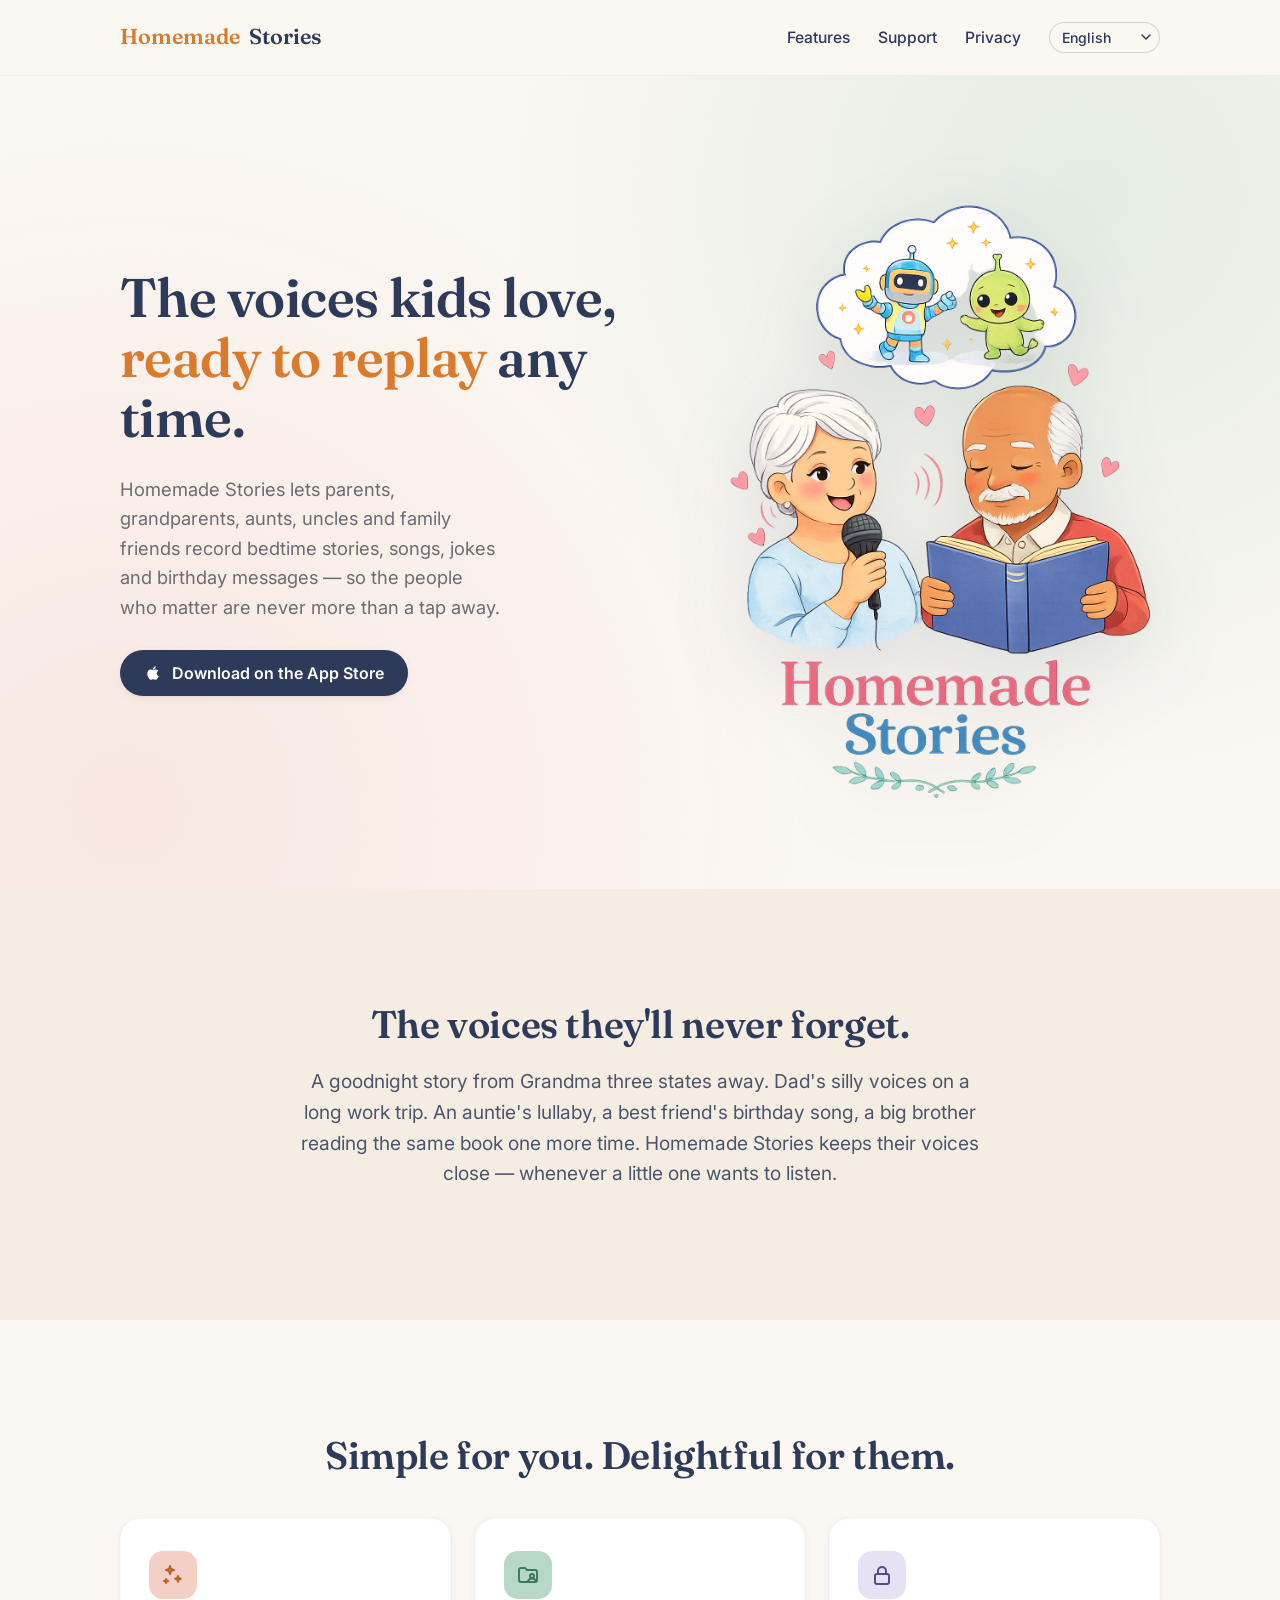
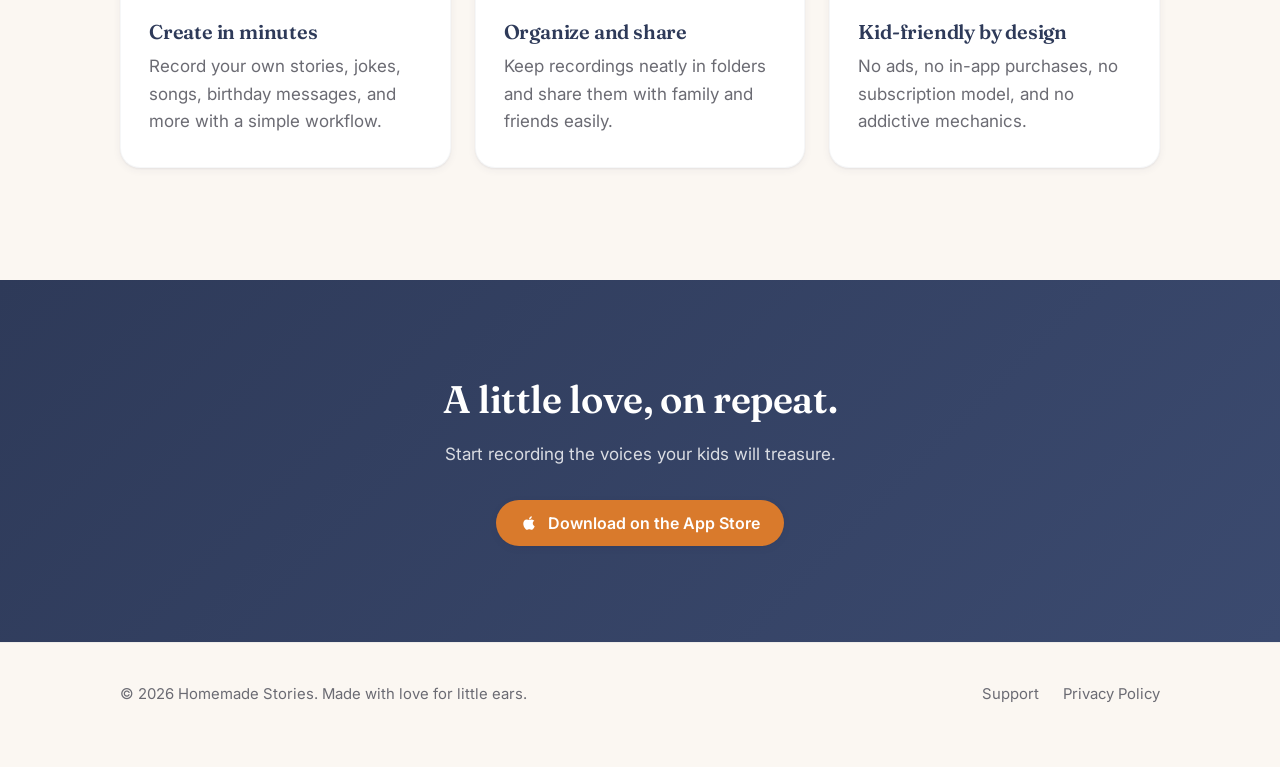
==== index.html @ 041660ac "Initial website commit" ====
<!doctype html>
<html lang="en" dir="ltr" data-page="home">
<head>
  <meta charset="utf-8" />
  <meta name="viewport" content="width=device-width, initial-scale=1" />
  <title>Homemade Stories — Stories & songs recorded by the people kids love</title>
  <meta name="description" content="An iOS app for recording bedtime stories, songs, jokes and birthday messages that kids can replay from family and friends. Kid-friendly. No ads. No subscriptions." />
  <meta name="theme-color" content="#FBF7F2" />
  <meta property="og:title" content="Homemade Stories" />
  <meta property="og:description" content="Bedtime stories, birthday songs, and silly voices — recorded by the people your kids love most." />
  <meta property="og:type" content="website" />
  <meta property="og:image" content="assets/logo.png" />
  <link rel="icon" href="assets/logo.png" type="image/png" />
  <link rel="preconnect" href="https://fonts.googleapis.com" />
  <link rel="preconnect" href="https://fonts.gstatic.com" crossorigin />
  <link rel="stylesheet" href="https://fonts.googleapis.com/css2?family=Fraunces:opsz,wght@9..144,500;9..144,600;9..144,700&family=Inter:wght@400;500;600&display=swap" />
  <link rel="stylesheet" href="styles.css" />
</head>
<body>
  <header class="site-header">
    <div class="container">
      <a href="index.html" class="brand" aria-label="Homemade Stories home">
        <span class="brand-orange">Homemade</span><span>&nbsp;Stories</span>
      </a>
      <nav class="nav" aria-label="Primary">
        <a href="#features" data-i18n="nav.features">Features</a>
        <a href="support.html" data-i18n="nav.support">Support</a>
        <a href="privacy.html" data-i18n="nav.privacy">Privacy</a>
        <label class="sr-only" for="langSwitcherHeader" data-i18n="nav.lang_label">Choose language</label>
        <select class="lang-switcher" id="langSwitcherHeader" aria-label="Choose language"></select>
      </nav>
    </div>
  </header>

  <main>
    <section class="hero">
      <div class="container">
        <div class="hero-copy">
          <h1 data-i18n-html="home.hero.h1_html">The voices kids love, <span class="accent">ready to replay</span> any time.</h1>
          <p class="lead" data-i18n="home.hero.lead">Homemade Stories lets parents, grandparents, aunts, uncles and family friends record bedtime stories, songs, jokes and birthday messages — so the people who matter are never more than a tap away.</p>
          <div class="cta-row">
            <a class="btn btn-primary" href="APP_STORE_URL"
               data-i18n-aria="cta.app_store_aria"
               aria-label="Download Homemade Stories on the App Store">
              <svg class="apple-icon" viewBox="0 0 24 24" aria-hidden="true">
                <path d="M17.05 20.28c-.98.95-2.05.8-3.08.35-1.09-.46-2.09-.48-3.24 0-1.44.62-2.2.44-3.06-.35C2.79 15.25 3.51 7.59 9.05 7.31c1.35.07 2.29.74 3.08.8 1.18-.24 2.31-.93 3.57-.84 1.51.12 2.65.72 3.4 1.8-3.12 1.87-2.38 5.98.48 7.13-.57 1.5-1.31 2.99-2.54 4.09ZM12.03 7.25c-.15-2.23 1.66-4.07 3.74-4.25.29 2.58-2.34 4.5-3.74 4.25Z"/>
              </svg>
              <span data-i18n="cta.app_store">Download on the App Store</span>
            </a>
          </div>
        </div>
        <div class="hero-art">
          <img src="assets/logo.png"
               alt="Homemade Stories — illustration of a grandmother with a microphone and a grandfather reading a storybook, with a dreamy cloud of an alien and astronaut puppy above them."
               onerror="this.outerHTML='<div class=&quot;logo-fallback&quot;>Drop your logo image at assets/logo.png</div>';" />
        </div>
      </div>
    </section>

    <section class="emphasis">
      <div class="container">
        <h2 data-i18n="home.emphasis.h2">The voices they'll never forget.</h2>
        <p class="lead" data-i18n="home.emphasis.lead">A goodnight story from Grandma three states away. Dad's silly voices on a long work trip. An auntie's lullaby, a best friend's birthday song, a big brother reading the same book one more time. Homemade Stories keeps their voices close — whenever a little one wants to listen.</p>
      </div>
    </section>

    <section class="features" id="features">
      <div class="container">
        <h2 style="text-align:center;" data-i18n="home.features.h2">Simple for you. Delightful for them.</h2>
        <div class="features-grid">
          <article class="feature-card">
            <div class="feature-icon" aria-hidden="true">
              <svg viewBox="0 0 24 24" fill="none" stroke="currentColor" stroke-width="2" stroke-linecap="round" stroke-linejoin="round">
                <path d="M9 3l1 3 3 1-3 1-1 3-1-3-3-1 3-1 1-3z"/>
                <path d="M17 13l.7 2.1 2.1.7-2.1.7L17 18.6l-.7-2.1-2.1-.7 2.1-.7L17 13z"/>
                <path d="M5 16l.5 1.5L7 18l-1.5.5L5 20l-.5-1.5L3 18l1.5-.5L5 16z"/>
              </svg>
            </div>
            <h3 data-i18n="home.features.f1_title">Create in minutes</h3>
            <p data-i18n="home.features.f1_body">Record your own stories, jokes, songs, birthday messages, and more with a simple workflow.</p>
          </article>
          <article class="feature-card">
            <div class="feature-icon" aria-hidden="true">
              <svg viewBox="0 0 24 24" fill="none" stroke="currentColor" stroke-width="2" stroke-linecap="round" stroke-linejoin="round">
                <path d="M3 7a2 2 0 0 1 2-2h4l2 2h8a2 2 0 0 1 2 2v8a2 2 0 0 1-2 2H5a2 2 0 0 1-2-2V7z"/>
                <circle cx="16" cy="13" r="2"/>
                <path d="M12 18c.8-1.5 2.3-2.5 4-2.5s3.2 1 4 2.5"/>
              </svg>
            </div>
            <h3 data-i18n="home.features.f2_title">Organize and share</h3>
            <p data-i18n="home.features.f2_body">Keep recordings neatly in folders and share them with family and friends easily.</p>
          </article>
          <article class="feature-card">
            <div class="feature-icon" aria-hidden="true">
              <svg viewBox="0 0 24 24" fill="none" stroke="currentColor" stroke-width="2" stroke-linecap="round" stroke-linejoin="round">
                <rect x="5" y="11" width="14" height="10" rx="2"/>
                <path d="M8 11V8a4 4 0 0 1 8 0v3"/>
              </svg>
            </div>
            <h3 data-i18n="home.features.f3_title">Kid-friendly by design</h3>
            <p data-i18n="home.features.f3_body">No ads, no in-app purchases, no subscription model, and no addictive mechanics.</p>
          </article>
        </div>
      </div>
    </section>

    <section class="cta-band">
      <div class="container">
        <h2 data-i18n="home.cta_band.h2">A little love, on repeat.</h2>
        <p data-i18n="home.cta_band.body">Start recording the voices your kids will treasure.</p>
        <a class="btn btn-primary" href="APP_STORE_URL"
           data-i18n-aria="cta.app_store_aria"
           aria-label="Download Homemade Stories on the App Store">
          <svg class="apple-icon" viewBox="0 0 24 24" aria-hidden="true">
            <path d="M17.05 20.28c-.98.95-2.05.8-3.08.35-1.09-.46-2.09-.48-3.24 0-1.44.62-2.2.44-3.06-.35C2.79 15.25 3.51 7.59 9.05 7.31c1.35.07 2.29.74 3.08.8 1.18-.24 2.31-.93 3.57-.84 1.51.12 2.65.72 3.4 1.8-3.12 1.87-2.38 5.98.48 7.13-.57 1.5-1.31 2.99-2.54 4.09ZM12.03 7.25c-.15-2.23 1.66-4.07 3.74-4.25.29 2.58-2.34 4.5-3.74 4.25Z"/>
          </svg>
          <span data-i18n="cta.app_store">Download on the App Store</span>
        </a>
      </div>
    </section>
  </main>

  <footer class="site-footer">
    <div class="container">
      <div data-i18n="footer.copyright">© 2026 Homemade Stories. Made with love for little ears.</div>
      <nav aria-label="Footer">
        <a href="support.html" data-i18n="footer.support">Support</a>
        <a href="privacy.html" data-i18n="footer.privacy">Privacy Policy</a>
      </nav>
    </div>
  </footer>

  <script src="translations.js"></script>
  <script src="lang.js"></script>
</body>
</html>
---- styles.css ----
/* Homemade Stories — shared styles */

:root {
  --orange: #D97A2C;
  --orange-dark: #B9611E;
  --navy: #2E3A59;
  --blush: #F4CFC6;
  --mint: #B7D8C6;
  --cream: #FBF7F2;
  --cream-warm: #F5EDE1;
  --ink: #2B2B2F;
  --muted: #6B6B73;
  --card: #FFFFFF;
  --shadow-sm: 0 1px 2px rgba(46, 58, 89, 0.06), 0 2px 8px rgba(46, 58, 89, 0.06);
  --shadow-md: 0 4px 12px rgba(46, 58, 89, 0.08), 0 12px 32px rgba(46, 58, 89, 0.08);
  --radius-sm: 12px;
  --radius-md: 20px;
  --radius-lg: 32px;
  --max-width: 1120px;
  --gutter: clamp(20px, 5vw, 40px);
}

*, *::before, *::after { box-sizing: border-box; }

html { scroll-behavior: smooth; }

body {
  margin: 0;
  font-family: 'Inter', -apple-system, BlinkMacSystemFont, 'Segoe UI', Roboto, sans-serif;
  font-size: 17px;
  line-height: 1.6;
  color: var(--ink);
  background: var(--cream);
  -webkit-font-smoothing: antialiased;
  -moz-osx-font-smoothing: grayscale;
}

img { max-width: 100%; height: auto; display: block; }

h1, h2, h3 {
  font-family: 'Fraunces', 'Playfair Display', Georgia, serif;
  color: var(--navy);
  font-weight: 600;
  letter-spacing: -0.01em;
  margin: 0 0 0.5em;
}

h1 { font-size: clamp(2.1rem, 4.6vw, 3.4rem); line-height: 1.1; }
h2 { font-size: clamp(1.7rem, 3.2vw, 2.4rem); line-height: 1.2; }
h3 { font-size: 1.25rem; line-height: 1.3; }

p { margin: 0 0 1em; color: var(--ink); }
p.lead { font-size: 1.15rem; color: var(--muted); }

a {
  color: var(--orange-dark);
  text-decoration: none;
  transition: color 0.15s ease;
}
a:hover { color: var(--orange); }

:focus-visible {
  outline: 3px solid var(--orange);
  outline-offset: 3px;
  border-radius: 4px;
}

/* Layout helpers */
.container {
  max-width: var(--max-width);
  margin: 0 auto;
  padding: 0 var(--gutter);
}

section { padding: clamp(56px, 9vw, 112px) 0; }

/* Header */
.site-header {
  padding: 20px 0;
  background: var(--cream);
  border-bottom: 1px solid rgba(46, 58, 89, 0.06);
  position: sticky;
  top: 0;
  z-index: 10;
  backdrop-filter: saturate(180%) blur(8px);
  background: rgba(251, 247, 242, 0.88);
}

.site-header .container {
  display: flex;
  align-items: center;
  justify-content: space-between;
  gap: 16px;
}

.brand {
  font-family: 'Fraunces', serif;
  font-size: 1.35rem;
  font-weight: 600;
  color: var(--navy);
  display: flex;
  align-items: baseline;
  gap: 4px;
}
.brand .brand-orange { color: var(--orange); }

.nav {
  display: flex;
  gap: clamp(12px, 3vw, 28px);
  align-items: center;
}
.nav a {
  color: var(--navy);
  font-weight: 500;
  font-size: 0.98rem;
}
.nav a:hover { color: var(--orange); }

/* Hero */
.hero {
  padding-top: clamp(40px, 7vw, 80px);
  padding-bottom: clamp(40px, 7vw, 80px);
  background:
    radial-gradient(circle at 85% 15%, rgba(183, 216, 198, 0.35) 0%, transparent 45%),
    radial-gradient(circle at 10% 90%, rgba(244, 207, 198, 0.4) 0%, transparent 50%),
    var(--cream);
}

.hero .container {
  display: grid;
  grid-template-columns: 1.1fr 0.9fr;
  gap: clamp(32px, 6vw, 72px);
  align-items: center;
}

.hero-copy h1 .accent { color: var(--orange); }
.hero-copy .lead { max-width: 32ch; }

.hero-art {
  position: relative;
}
.hero-art img {
  margin: 0 auto;
  max-width: 440px;
  width: 100%;
  filter: drop-shadow(0 20px 40px rgba(46, 58, 89, 0.12));
}
.hero-art .logo-fallback {
  aspect-ratio: 3 / 4;
  max-width: 440px;
  margin: 0 auto;
  background:
    radial-gradient(circle at 50% 25%, rgba(183, 216, 198, 0.5), transparent 60%),
    linear-gradient(180deg, #fff, var(--cream-warm));
  border-radius: var(--radius-lg);
  display: grid;
  place-items: center;
  color: var(--muted);
  font-family: 'Fraunces', serif;
  font-size: 1.1rem;
  text-align: center;
  padding: 24px;
  box-shadow: var(--shadow-md);
}

.cta-row {
  display: flex;
  flex-wrap: wrap;
  gap: 16px;
  align-items: center;
  margin-top: 28px;
}

/* Buttons */
.btn {
  display: inline-flex;
  align-items: center;
  gap: 10px;
  padding: 14px 24px;
  border-radius: 999px;
  font-weight: 600;
  font-size: 1rem;
  line-height: 1;
  transition: transform 0.15s ease, background 0.15s ease, box-shadow 0.15s ease;
  cursor: pointer;
  border: none;
}
.btn-primary {
  background: var(--navy);
  color: #fff;
  box-shadow: var(--shadow-sm);
}
.btn-primary:hover {
  background: #1f2843;
  color: #fff;
  transform: translateY(-1px);
  box-shadow: var(--shadow-md);
}
.btn-ghost {
  color: var(--navy);
  background: transparent;
  border: 1px solid rgba(46, 58, 89, 0.15);
}
.btn-ghost:hover {
  background: rgba(46, 58, 89, 0.05);
  color: var(--navy);
}

.apple-icon {
  width: 18px;
  height: 18px;
  fill: currentColor;
  flex-shrink: 0;
}

/* Emphasis band */
.emphasis {
  background: var(--cream-warm);
  text-align: center;
}
.emphasis .container { max-width: 760px; }
.emphasis p.lead {
  font-size: 1.2rem;
  color: var(--navy);
  opacity: 0.85;
}

/* Feature grid */
.features {
  background: var(--cream);
}
.features-grid {
  display: grid;
  grid-template-columns: repeat(auto-fit, minmax(260px, 1fr));
  gap: 24px;
  margin-top: 40px;
}
.feature-card {
  background: var(--card);
  padding: 32px 28px;
  border-radius: var(--radius-md);
  box-shadow: var(--shadow-sm);
  border: 1px solid rgba(46, 58, 89, 0.04);
  transition: transform 0.2s ease, box-shadow 0.2s ease;
}
.feature-card:hover {
  transform: translateY(-2px);
  box-shadow: var(--shadow-md);
}
.feature-icon {
  width: 48px;
  height: 48px;
  border-radius: 14px;
  background: var(--blush);
  display: grid;
  place-items: center;
  margin-bottom: 20px;
  color: var(--orange-dark);
}
.feature-card:nth-child(2) .feature-icon { background: var(--mint); color: #3e7a60; }
.feature-card:nth-child(3) .feature-icon { background: #E6E1F3; color: #5A4A8A; }
.feature-icon svg { width: 24px; height: 24px; }
.feature-card h3 { margin-bottom: 8px; }
.feature-card p { color: var(--muted); margin: 0; }

/* Closing CTA */
.cta-band {
  background: linear-gradient(135deg, var(--navy) 0%, #3B4A6F 100%);
  color: #fff;
  text-align: center;
  padding: clamp(56px, 8vw, 96px) 0;
}
.cta-band h2 { color: #fff; }
.cta-band p { color: rgba(255, 255, 255, 0.82); max-width: 520px; margin: 0 auto 32px; }
.cta-band .btn-primary {
  background: var(--orange);
}
.cta-band .btn-primary:hover {
  background: var(--orange-dark);
}

/* Footer */
.site-footer {
  padding: 40px 0 60px;
  background: var(--cream);
  border-top: 1px solid rgba(46, 58, 89, 0.06);
  color: var(--muted);
  font-size: 0.93rem;
}
.site-footer .container {
  display: flex;
  flex-wrap: wrap;
  gap: 16px 28px;
  align-items: center;
  justify-content: space-between;
}
.site-footer nav {
  display: flex;
  gap: 24px;
  flex-wrap: wrap;
}
.site-footer a { color: var(--muted); }
.site-footer a:hover { color: var(--navy); }

/* Sub-page content (support / privacy) */
.page {
  padding: clamp(48px, 7vw, 88px) 0;
  background: var(--cream);
}
.page .container { max-width: 760px; }
.page h1 { margin-bottom: 16px; }
.page h2 { margin-top: 2em; font-size: 1.5rem; }
.page h3 { margin-top: 1.6em; }
.page p, .page li { color: var(--ink); }
.page a { color: var(--orange-dark); text-decoration: underline; text-underline-offset: 3px; }

.faq {
  margin-top: 40px;
  display: grid;
  gap: 16px;
}
.faq details {
  background: var(--card);
  border-radius: var(--radius-sm);
  padding: 18px 22px;
  box-shadow: var(--shadow-sm);
  border: 1px solid rgba(46, 58, 89, 0.05);
}
.faq summary {
  cursor: pointer;
  font-weight: 600;
  color: var(--navy);
  font-family: 'Fraunces', serif;
  font-size: 1.1rem;
  list-style: none;
  display: flex;
  justify-content: space-between;
  align-items: center;
}
.faq summary::-webkit-details-marker { display: none; }
.faq summary::after {
  content: '+';
  font-size: 1.4rem;
  color: var(--orange);
  transition: transform 0.2s ease;
}
.faq details[open] summary::after { content: '–'; }
.faq details[open] { box-shadow: var(--shadow-md); }
.faq p { margin-top: 12px; color: var(--muted); }

.notice {
  background: #FFF6E9;
  border-left: 4px solid var(--orange);
  padding: 16px 20px;
  border-radius: 8px;
  margin: 24px 0;
  color: var(--ink);
  font-size: 0.97rem;
}

.back-link {
  display: inline-flex;
  align-items: center;
  gap: 6px;
  color: var(--muted);
  font-size: 0.95rem;
  margin-bottom: 24px;
}
.back-link:hover { color: var(--orange); }

/* Responsive */
@media (max-width: 860px) {
  .hero .container {
    grid-template-columns: 1fr;
    text-align: center;
  }
  .hero-copy .lead { margin-left: auto; margin-right: auto; }
  .hero-art { order: -1; }
  .hero-art img, .hero-art .logo-fallback { max-width: 320px; }
  .cta-row { justify-content: center; }
}

@media (max-width: 520px) {
  .nav { gap: 14px; }
  .nav a { font-size: 0.92rem; }
  .site-footer .container { justify-content: center; text-align: center; }
}

@media (prefers-reduced-motion: reduce) {
  *, *::before, *::after {
    animation-duration: 0.001ms !important;
    transition-duration: 0.001ms !important;
    scroll-behavior: auto !important;
  }
}

/* Screen-reader only */
.sr-only {
  position: absolute;
  width: 1px;
  height: 1px;
  padding: 0;
  margin: -1px;
  overflow: hidden;
  clip: rect(0,0,0,0);
  white-space: nowrap;
  border: 0;
}

/* Language switcher */
.lang-switcher {
  appearance: none;
  -webkit-appearance: none;
  background: transparent url("data:image/svg+xml,%3Csvg xmlns='http://www.w3.org/2000/svg' width='10' height='6' viewBox='0 0 10 6'%3E%3Cpath d='M1 1l4 4 4-4' stroke='%232E3A59' stroke-width='1.5' fill='none' stroke-linecap='round' stroke-linejoin='round'/%3E%3C/svg%3E") no-repeat right 8px center;
  border: 1px solid rgba(46, 58, 89, 0.18);
  border-radius: 999px;
  padding: 6px 28px 6px 12px;
  font-family: inherit;
  font-size: 0.88rem;
  font-weight: 500;
  color: var(--navy);
  cursor: pointer;
  transition: border-color 0.15s ease, background-color 0.15s ease;
  min-width: 80px;
}
.lang-switcher:hover {
  border-color: rgba(46, 58, 89, 0.35);
  background-color: rgba(46, 58, 89, 0.04);
}
.lang-switcher:focus-visible {
  outline: 3px solid var(--orange);
  outline-offset: 2px;
}
/* Flip dropdown arrow for RTL */
html[dir="rtl"] .lang-switcher {
  background-position: left 8px center;
  padding: 6px 12px 6px 28px;
}

/* RTL layout adjustments */
html[dir="rtl"] .site-header .container,
html[dir="rtl"] .cta-row,
html[dir="rtl"] .nav,
html[dir="rtl"] .site-footer .container,
html[dir="rtl"] .site-footer nav {
  flex-direction: row-reverse;
}
html[dir="rtl"] .hero .container {
  direction: rtl;
}
html[dir="rtl"] .back-link {
  flex-direction: row-reverse;
}
html[dir="rtl"] .faq summary {
  flex-direction: row-reverse;
}
html[dir="rtl"] .feature-card {
  text-align: right;
}
html[dir="rtl"] .emphasis,
html[dir="rtl"] .cta-band {
  direction: rtl;
}
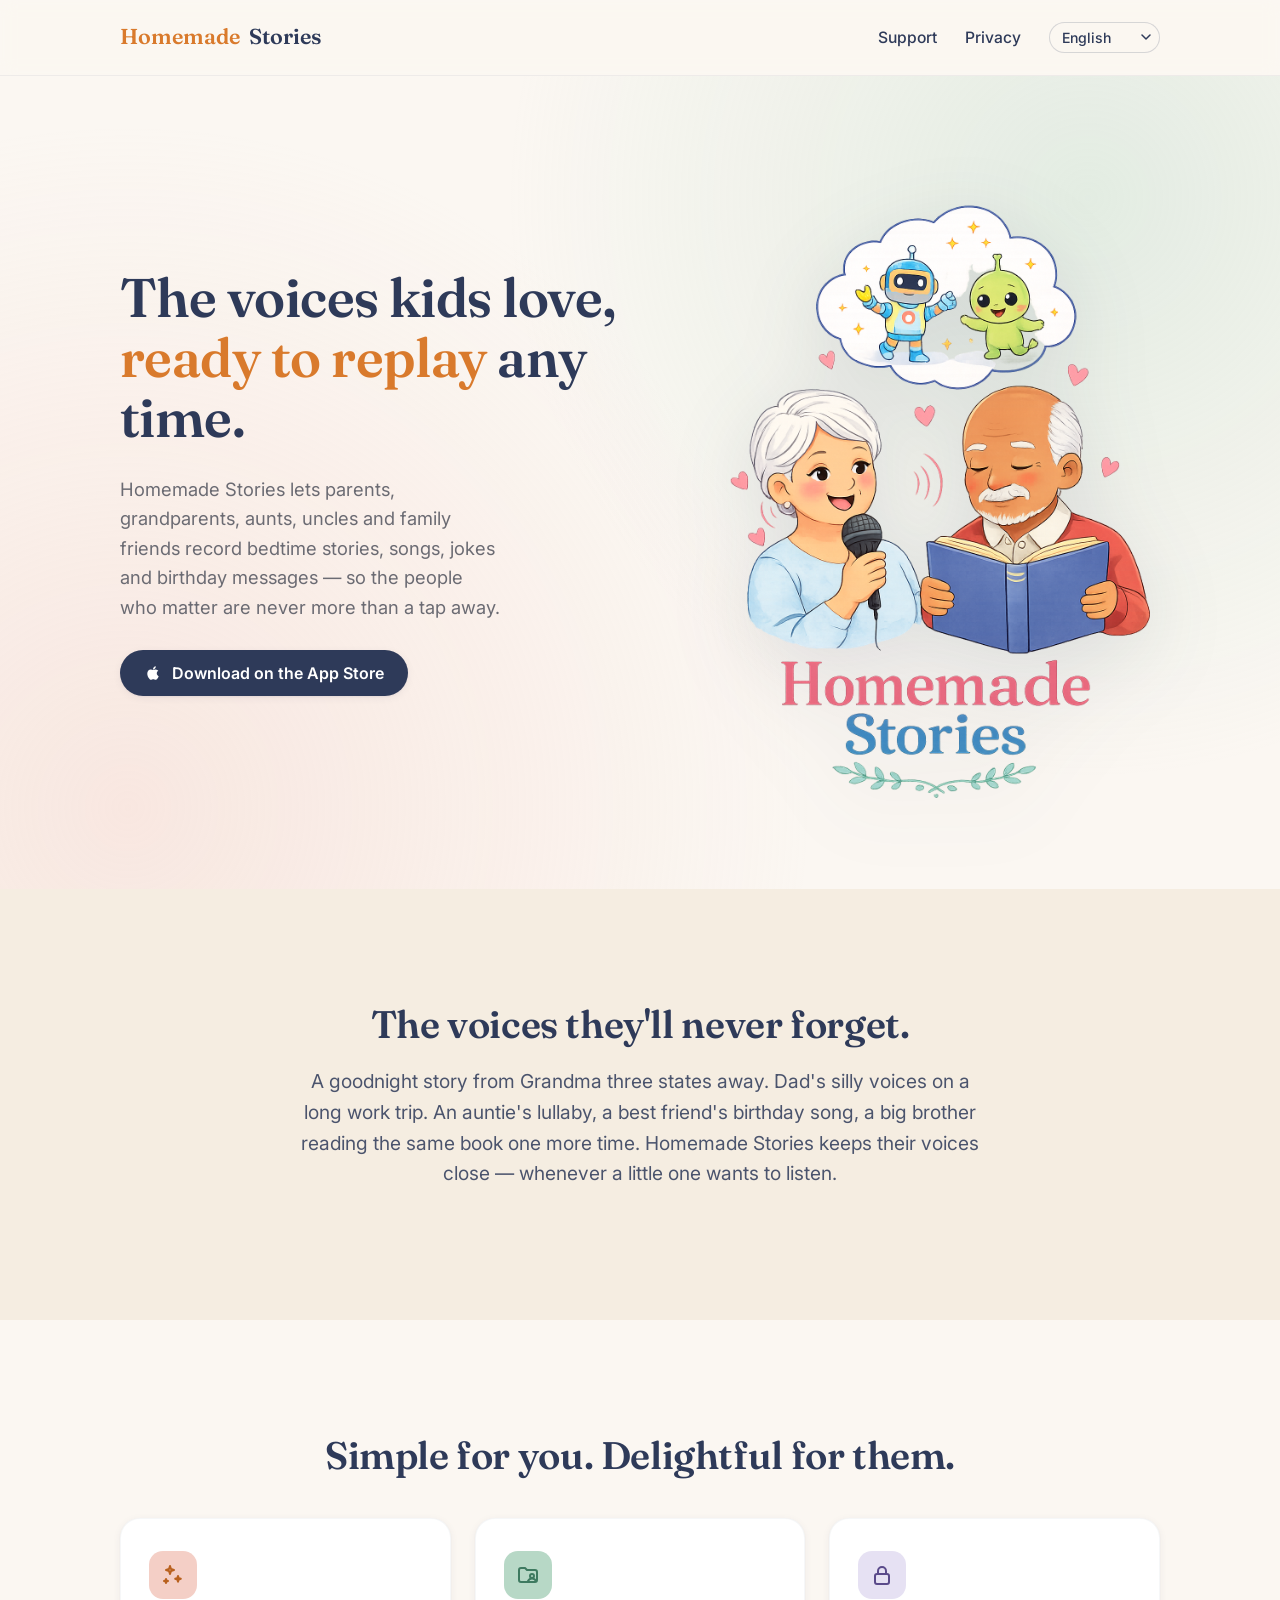
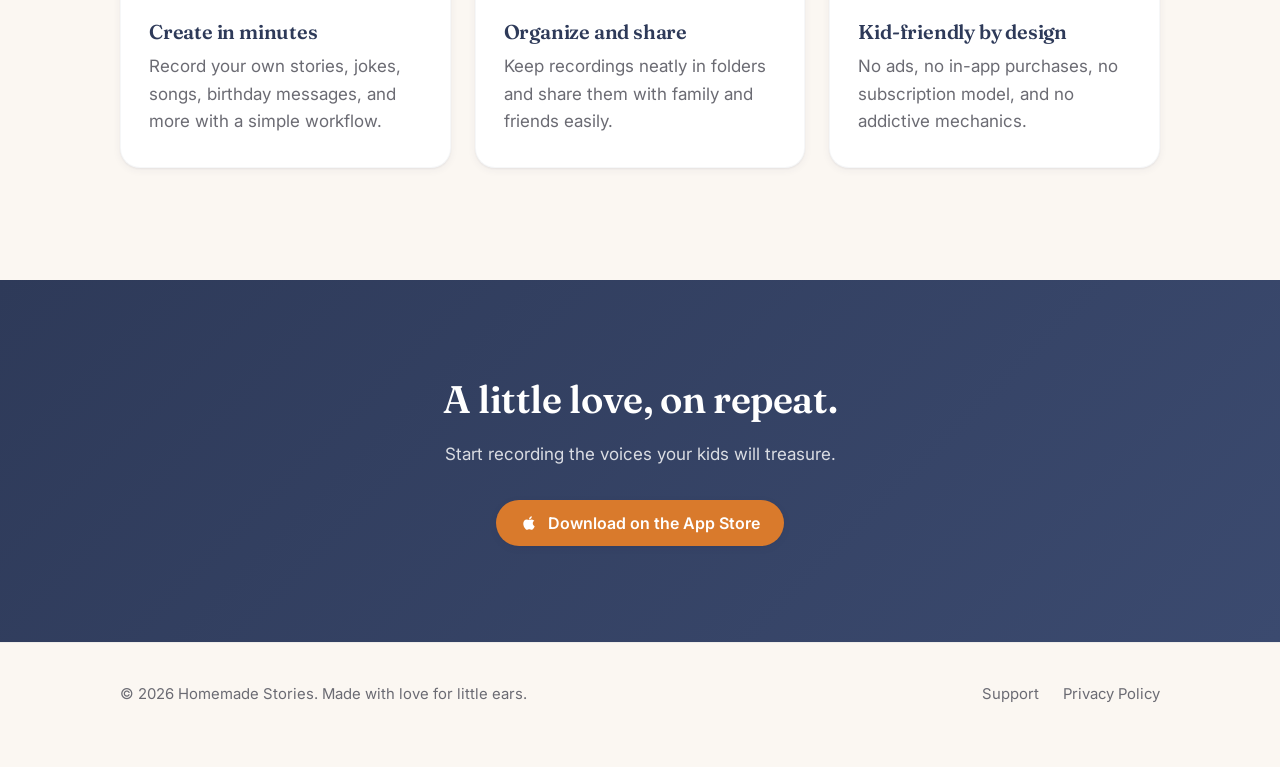
==== commit 321eb36a: "Use contact@homemade-stories.com; remove Features nav link" ====
--- a/index.html
+++ b/index.html
@@ -14,7 +14,7 @@
   <link rel="preconnect" href="https://fonts.googleapis.com" />
   <link rel="preconnect" href="https://fonts.gstatic.com" crossorigin />
   <link rel="stylesheet" href="https://fonts.googleapis.com/css2?family=Fraunces:opsz,wght@9..144,500;9..144,600;9..144,700&family=Inter:wght@400;500;600&display=swap" />
-  <link rel="stylesheet" href="styles.css" />
+  <link rel="stylesheet" href="styles.css?v=3" />
 </head>
 <body>
   <header class="site-header">
@@ -23,7 +23,6 @@
         <span class="brand-orange">Homemade</span><span>&nbsp;Stories</span>
       </a>
       <nav class="nav" aria-label="Primary">
-        <a href="#features" data-i18n="nav.features">Features</a>
         <a href="support.html" data-i18n="nav.support">Support</a>
         <a href="privacy.html" data-i18n="nav.privacy">Privacy</a>
         <label class="sr-only" for="langSwitcherHeader" data-i18n="nav.lang_label">Choose language</label>
--- a/styles.css
+++ b/styles.css
@@ -91,6 +91,8 @@
   align-items: center;
   justify-content: space-between;
   gap: 16px;
+  flex-wrap: wrap;
+  row-gap: 8px;
 }
 
 .brand {
@@ -381,9 +383,35 @@
 }
 
 @media (max-width: 520px) {
-  .nav { gap: 14px; }
-  .nav a { font-size: 0.92rem; }
+  .brand { font-size: 1.1rem; }
+  .nav { gap: 10px; }
+  .nav a { font-size: 0.88rem; }
+  .lang-switcher { max-width: 110px; }
   .site-footer .container { justify-content: center; text-align: center; }
+}
+
+@media (max-width: 560px) {
+  .site-header .container {
+    justify-content: center;
+    text-align: center;
+  }
+  .brand {
+    width: 100%;
+    text-align: center;
+    font-size: 1.1rem;
+  }
+  .nav {
+    width: 100%;
+    justify-content: center;
+    gap: 12px;
+    flex-wrap: wrap;
+  }
+  .nav a { font-size: 0.9rem; }
+  .lang-switcher {
+    max-width: 110px;
+    font-size: 0.85rem;
+    padding: 4px 8px 4px 24px;
+  }
 }
 
 @media (prefers-reduced-motion: reduce) {
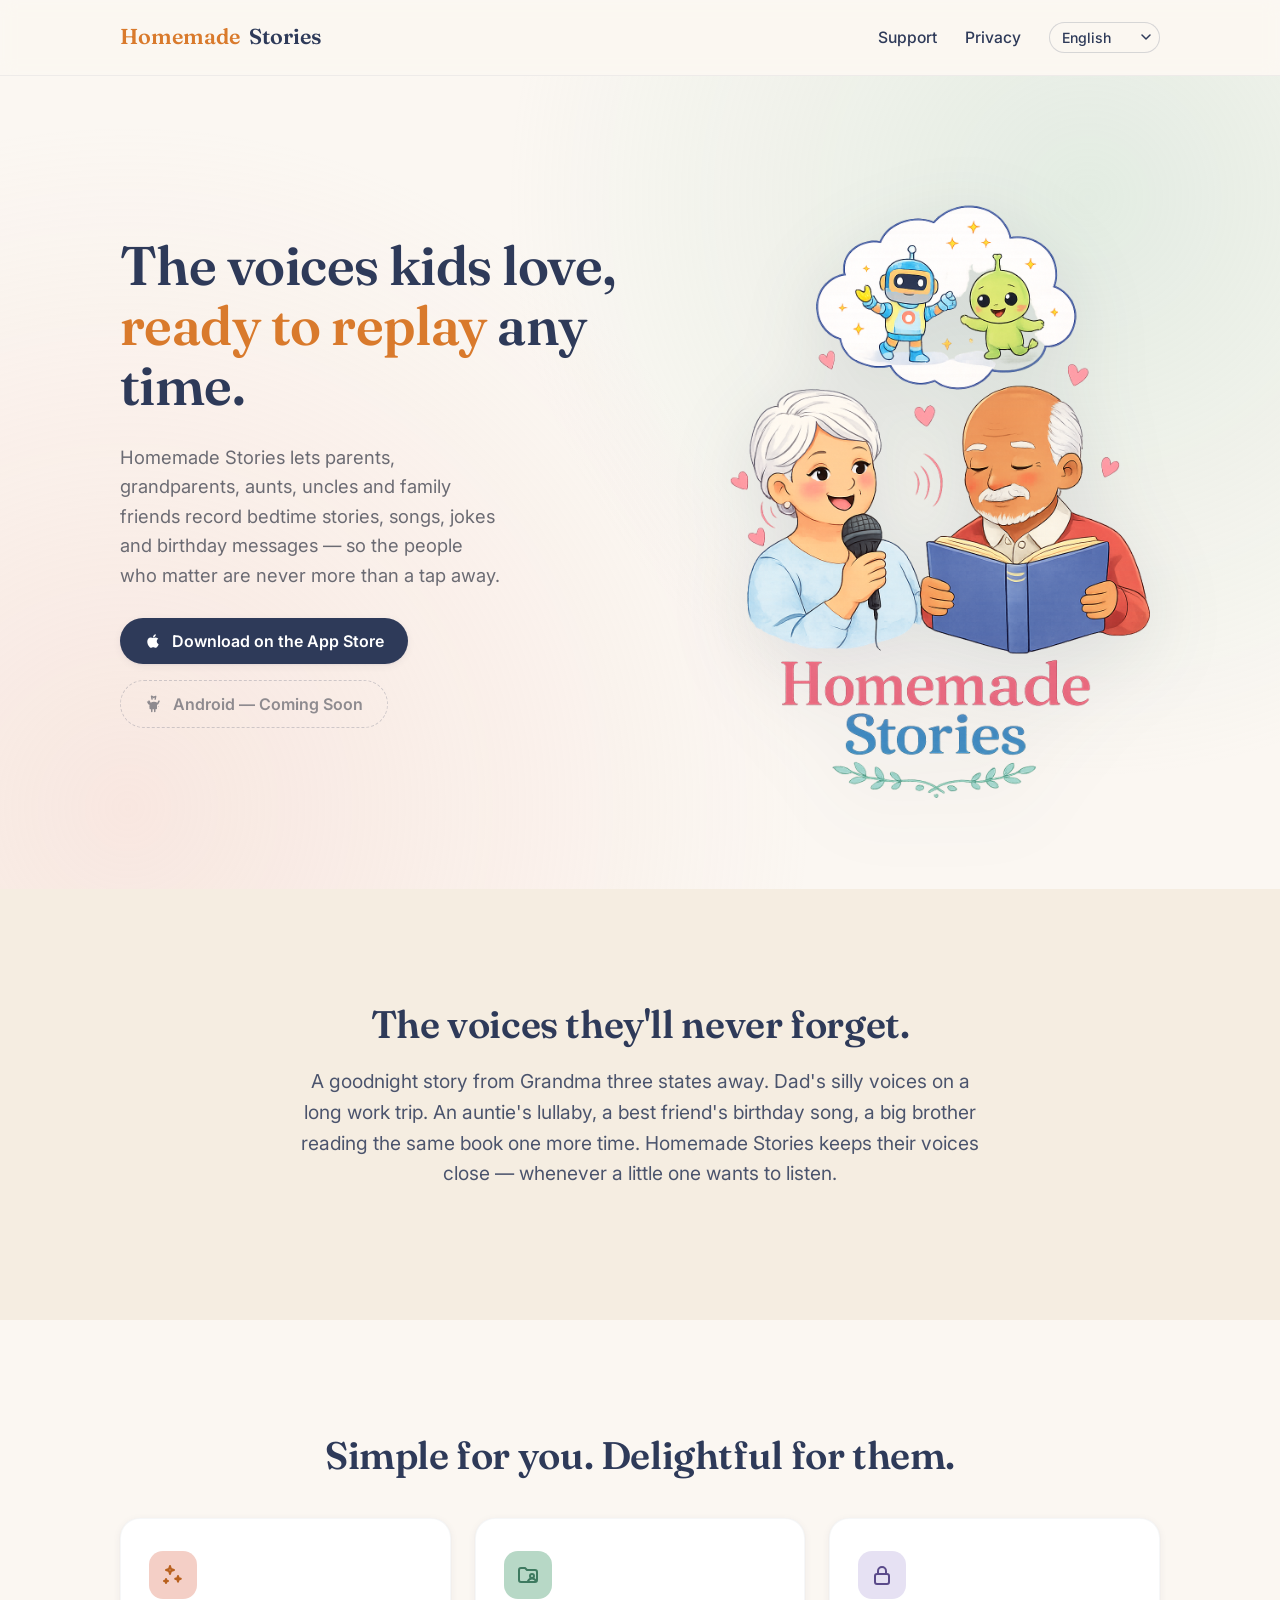
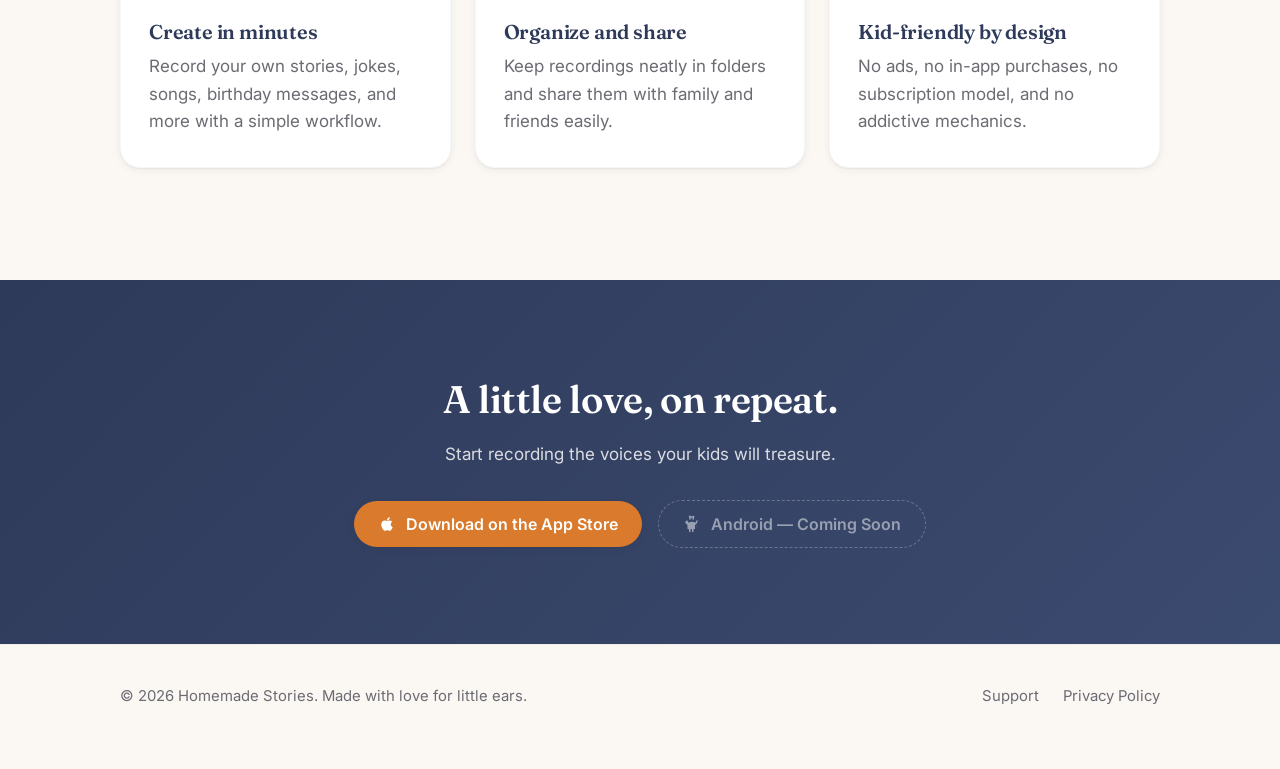
==== commit 103531e4: "Add Android Coming Soon placeholder alongside App Store buttons - Hero and CTA band now show a dashe" ====
--- a/index.html
+++ b/index.html
@@ -38,7 +38,7 @@
           <h1 data-i18n-html="home.hero.h1_html">The voices kids love, <span class="accent">ready to replay</span> any time.</h1>
           <p class="lead" data-i18n="home.hero.lead">Homemade Stories lets parents, grandparents, aunts, uncles and family friends record bedtime stories, songs, jokes and birthday messages — so the people who matter are never more than a tap away.</p>
           <div class="cta-row">
-            <a class="btn btn-primary" href="APP_STORE_URL"
+            <a class="btn btn-primary" href="https://apps.apple.com/ie/app/homemade-stories/id6762309416"
                data-i18n-aria="cta.app_store_aria"
                aria-label="Download Homemade Stories on the App Store">
               <svg class="apple-icon" viewBox="0 0 24 24" aria-hidden="true">
@@ -46,6 +46,12 @@
               </svg>
               <span data-i18n="cta.app_store">Download on the App Store</span>
             </a>
+            <span class="btn btn-android-soon" aria-label="Android app coming soon">
+              <svg class="apple-icon" viewBox="0 0 24 24" aria-hidden="true" fill="currentColor">
+                <path d="M17.523 15.341a.5.5 0 1 0 1 0 .5.5 0 0 0-1 0m-12 0a.5.5 0 1 0 1 0 .5.5 0 0 0-1 0M2.394 8.575l1.768 3.533A2 2 0 0 0 6 13.118V18a1 1 0 0 0 1 1h1v3a1 1 0 0 0 2 0v-3h2v3a1 1 0 0 0 2 0v-3h1a1 1 0 0 0 1-1v-4.882a2 2 0 0 0 1.838-1.01l1.768-3.533a1 1 0 0 0-1.789-.895l-1.4 2.8A8 8 0 0 0 12 9a8 8 0 0 0-4.417 1.48l-1.4-2.8a1 1 0 0 0-1.789.895M8.5 5.5a1 1 0 0 0 1.936-.5L9.75 3.25l1.543.772a1 1 0 0 0 .894-1.789l-3-1.5A1 1 0 0 0 7.81 2.07L8.5 5.5m6 0 .69-3.43a1 1 0 0 0-1.376-1.137l-3 1.5a1 1 0 0 0 .894 1.789l1.543-.772-.686 2.086A1 1 0 0 0 14.5 5.5"/>
+              </svg>
+              <span data-i18n="cta.android_soon">Android — Coming Soon</span>
+            </span>
           </div>
         </div>
         <div class="hero-art">
@@ -107,14 +113,22 @@
       <div class="container">
         <h2 data-i18n="home.cta_band.h2">A little love, on repeat.</h2>
         <p data-i18n="home.cta_band.body">Start recording the voices your kids will treasure.</p>
-        <a class="btn btn-primary" href="APP_STORE_URL"
-           data-i18n-aria="cta.app_store_aria"
-           aria-label="Download Homemade Stories on the App Store">
-          <svg class="apple-icon" viewBox="0 0 24 24" aria-hidden="true">
-            <path d="M17.05 20.28c-.98.95-2.05.8-3.08.35-1.09-.46-2.09-.48-3.24 0-1.44.62-2.2.44-3.06-.35C2.79 15.25 3.51 7.59 9.05 7.31c1.35.07 2.29.74 3.08.8 1.18-.24 2.31-.93 3.57-.84 1.51.12 2.65.72 3.4 1.8-3.12 1.87-2.38 5.98.48 7.13-.57 1.5-1.31 2.99-2.54 4.09ZM12.03 7.25c-.15-2.23 1.66-4.07 3.74-4.25.29 2.58-2.34 4.5-3.74 4.25Z"/>
-          </svg>
-          <span data-i18n="cta.app_store">Download on the App Store</span>
-        </a>
+        <div class="cta-row" style="justify-content:center;">
+          <a class="btn btn-primary" href="https://apps.apple.com/ie/app/homemade-stories/id6762309416"
+             data-i18n-aria="cta.app_store_aria"
+             aria-label="Download Homemade Stories on the App Store">
+            <svg class="apple-icon" viewBox="0 0 24 24" aria-hidden="true">
+              <path d="M17.05 20.28c-.98.95-2.05.8-3.08.35-1.09-.46-2.09-.48-3.24 0-1.44.62-2.2.44-3.06-.35C2.79 15.25 3.51 7.59 9.05 7.31c1.35.07 2.29.74 3.08.8 1.18-.24 2.31-.93 3.57-.84 1.51.12 2.65.72 3.4 1.8-3.12 1.87-2.38 5.98.48 7.13-.57 1.5-1.31 2.99-2.54 4.09ZM12.03 7.25c-.15-2.23 1.66-4.07 3.74-4.25.29 2.58-2.34 4.5-3.74 4.25Z"/>
+            </svg>
+            <span data-i18n="cta.app_store">Download on the App Store</span>
+          </a>
+          <span class="btn btn-android-soon btn-android-soon--dark" aria-label="Android app coming soon">
+            <svg class="apple-icon" viewBox="0 0 24 24" aria-hidden="true" fill="currentColor">
+              <path d="M17.523 15.341a.5.5 0 1 0 1 0 .5.5 0 0 0-1 0m-12 0a.5.5 0 1 0 1 0 .5.5 0 0 0-1 0M2.394 8.575l1.768 3.533A2 2 0 0 0 6 13.118V18a1 1 0 0 0 1 1h1v3a1 1 0 0 0 2 0v-3h2v3a1 1 0 0 0 2 0v-3h1a1 1 0 0 0 1-1v-4.882a2 2 0 0 0 1.838-1.01l1.768-3.533a1 1 0 0 0-1.789-.895l-1.4 2.8A8 8 0 0 0 12 9a8 8 0 0 0-4.417 1.48l-1.4-2.8a1 1 0 0 0-1.789.895M8.5 5.5a1 1 0 0 0 1.936-.5L9.75 3.25l1.543.772a1 1 0 0 0 .894-1.789l-3-1.5A1 1 0 0 0 7.81 2.07L8.5 5.5m6 0 .69-3.43a1 1 0 0 0-1.376-1.137l-3 1.5a1 1 0 0 0 .894 1.789l1.543-.772-.686 2.086A1 1 0 0 0 14.5 5.5"/>
+            </svg>
+            <span data-i18n="cta.android_soon">Android — Coming Soon</span>
+          </span>
+        </div>
       </div>
     </section>
   </main>
--- a/styles.css
+++ b/styles.css
@@ -279,6 +279,29 @@
 }
 .cta-band .btn-primary:hover {
   background: var(--orange-dark);
+}
+
+/* Android coming-soon pill */
+.btn-android-soon {
+  display: inline-flex;
+  align-items: center;
+  gap: 10px;
+  padding: 14px 24px;
+  border-radius: 999px;
+  font-weight: 600;
+  font-size: 1rem;
+  line-height: 1;
+  cursor: default;
+  border: 1.5px dashed rgba(46, 58, 89, 0.28);
+  background: transparent;
+  color: var(--muted);
+  opacity: 0.75;
+  user-select: none;
+}
+/* On the dark CTA band, lighten the pill */
+.btn-android-soon--dark {
+  border-color: rgba(255, 255, 255, 0.35);
+  color: rgba(255, 255, 255, 0.65);
 }
 
 /* Footer */
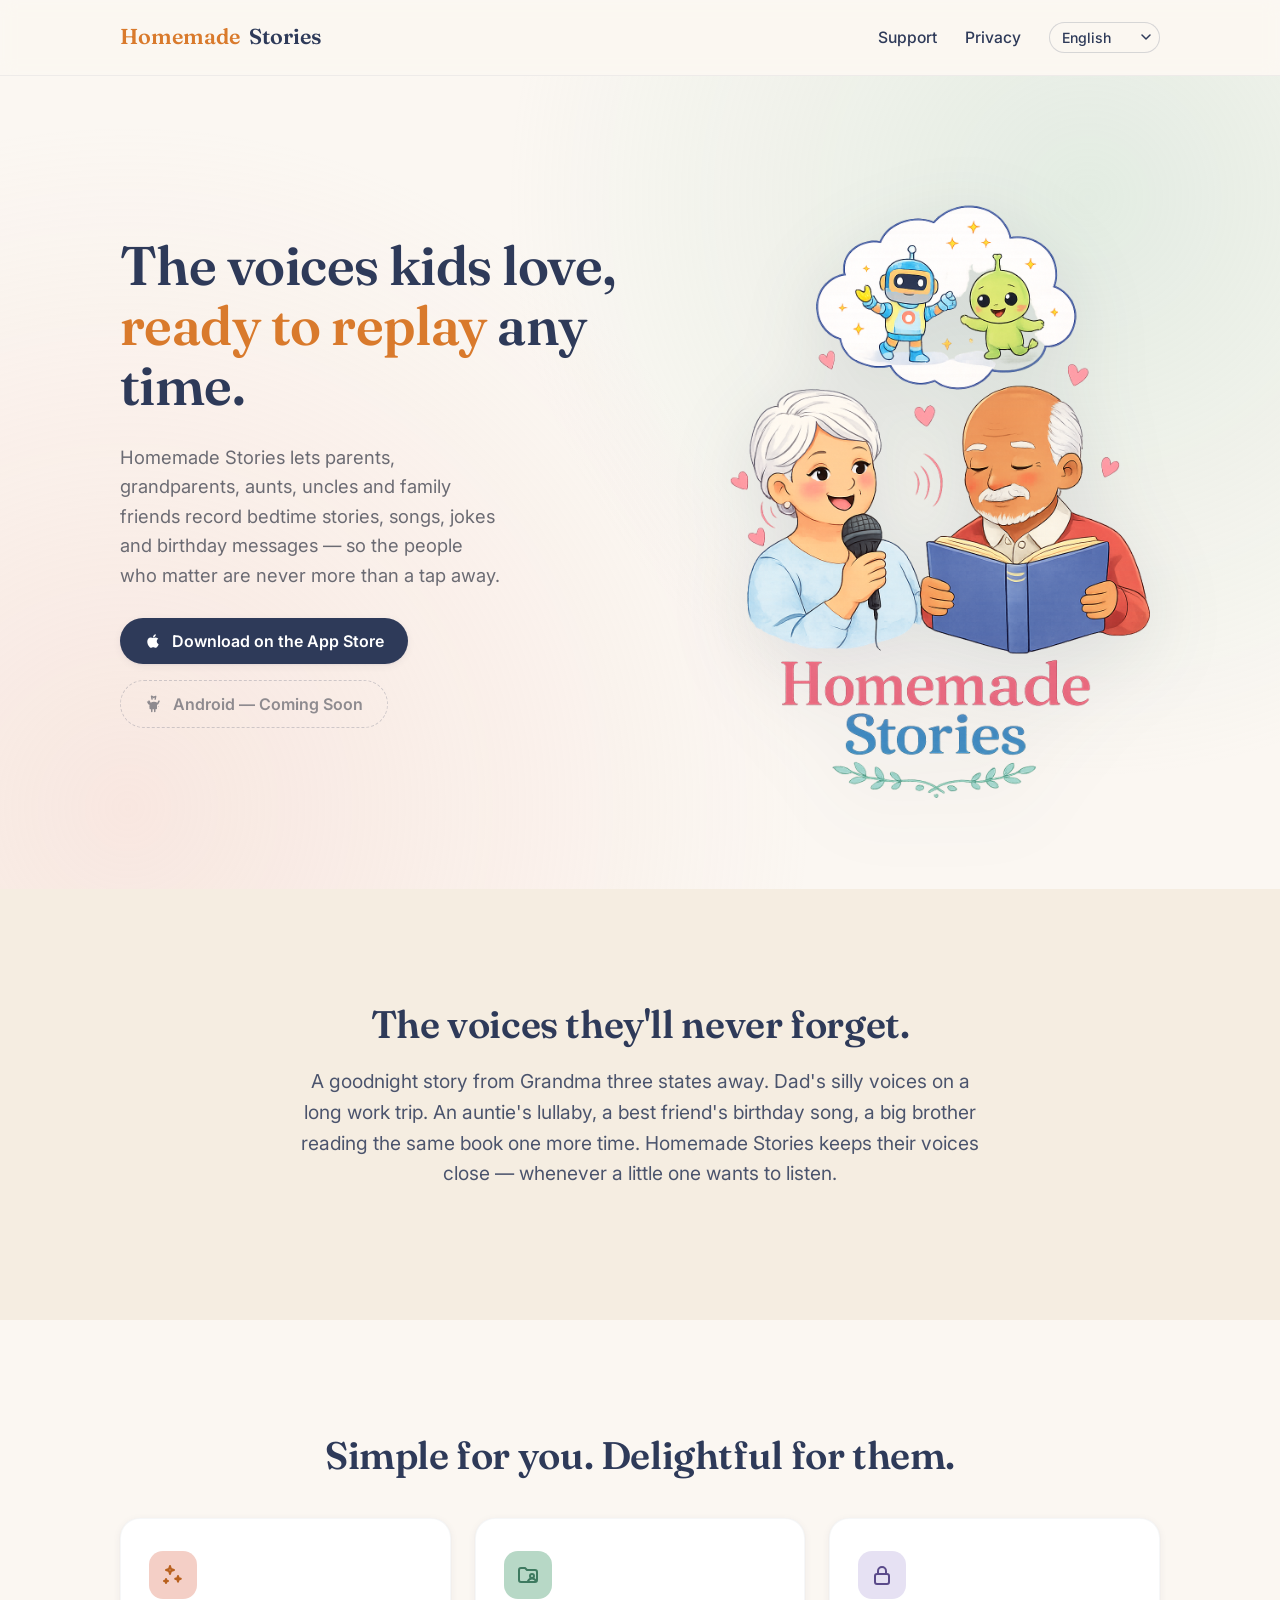
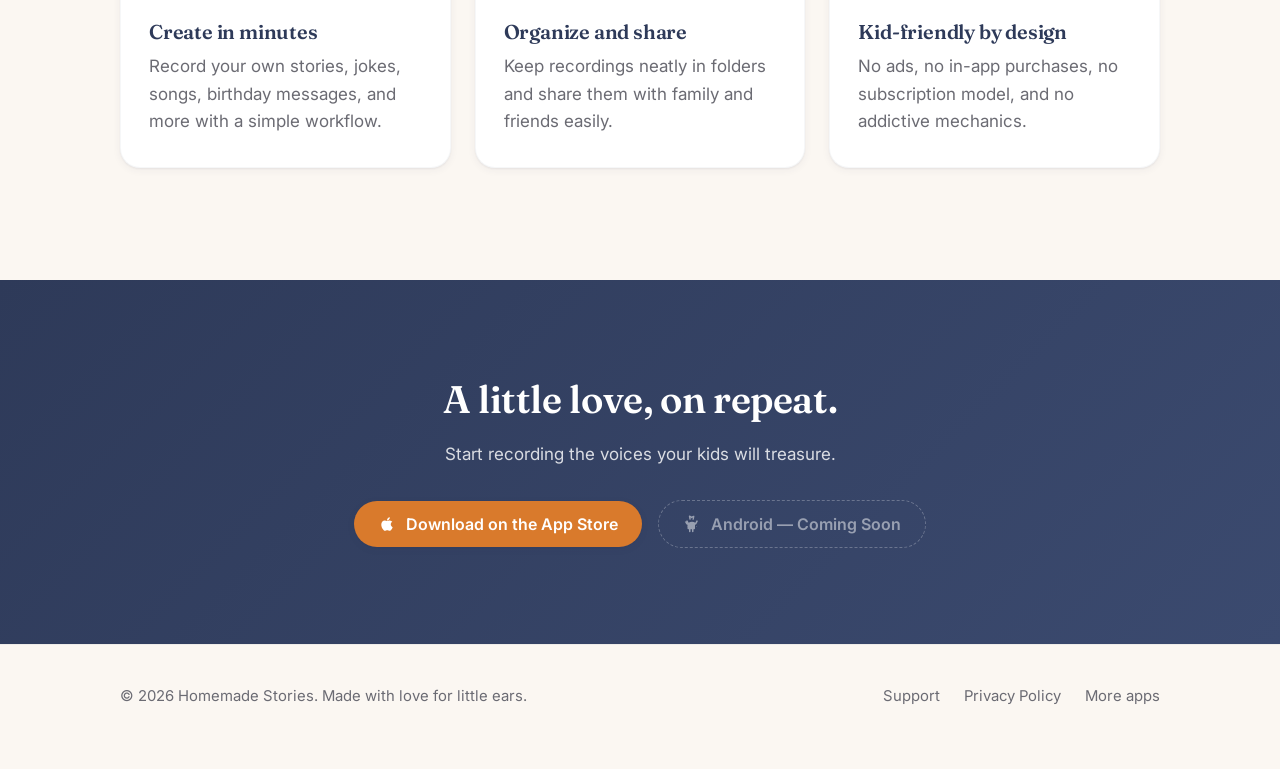
==== commit 354c50f2: "Add "More apps" footer link to homemade-apps.com across all pages and languages Co-Authored-By: Clau" ====
--- a/index.html
+++ b/index.html
@@ -139,6 +139,7 @@
       <nav aria-label="Footer">
         <a href="support.html" data-i18n="footer.support">Support</a>
         <a href="privacy.html" data-i18n="footer.privacy">Privacy Policy</a>
+        <a href="https://homemade-apps.com" data-i18n="footer.more_apps">More apps</a>
       </nav>
     </div>
   </footer>
